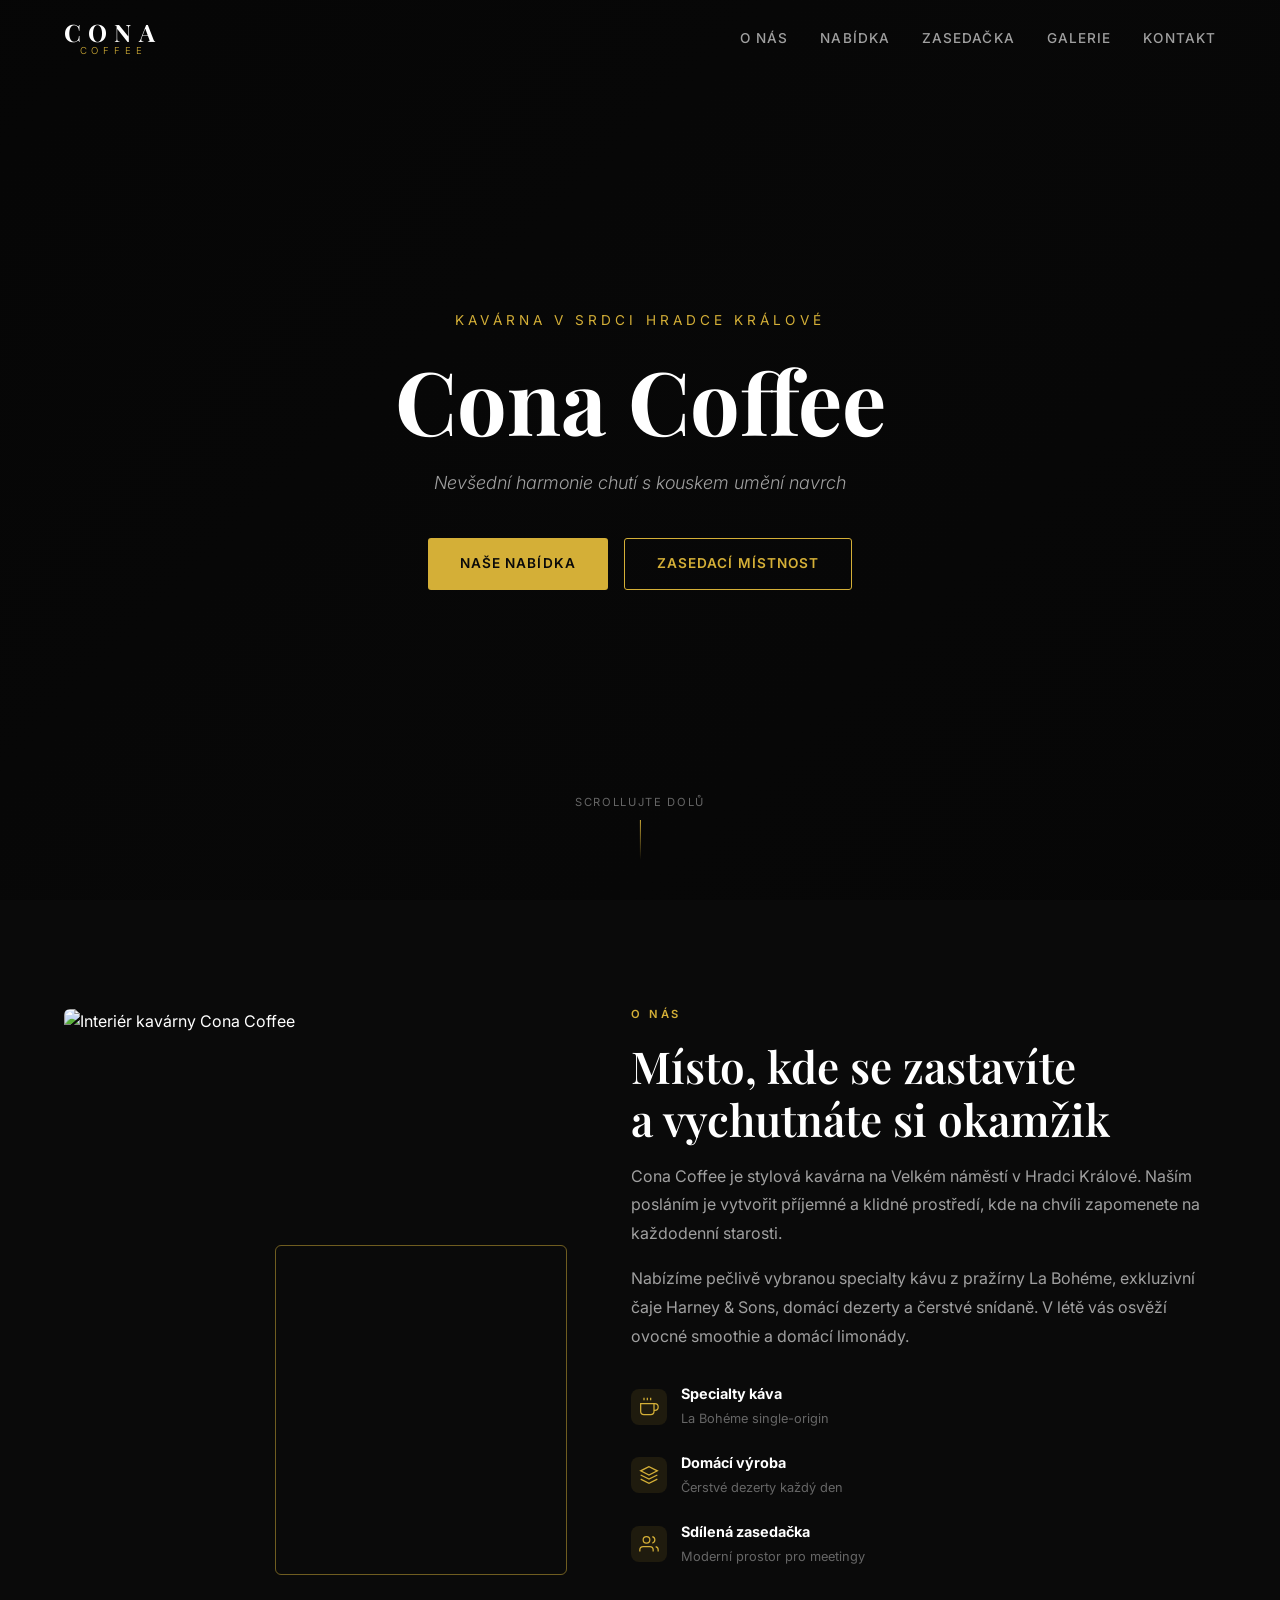
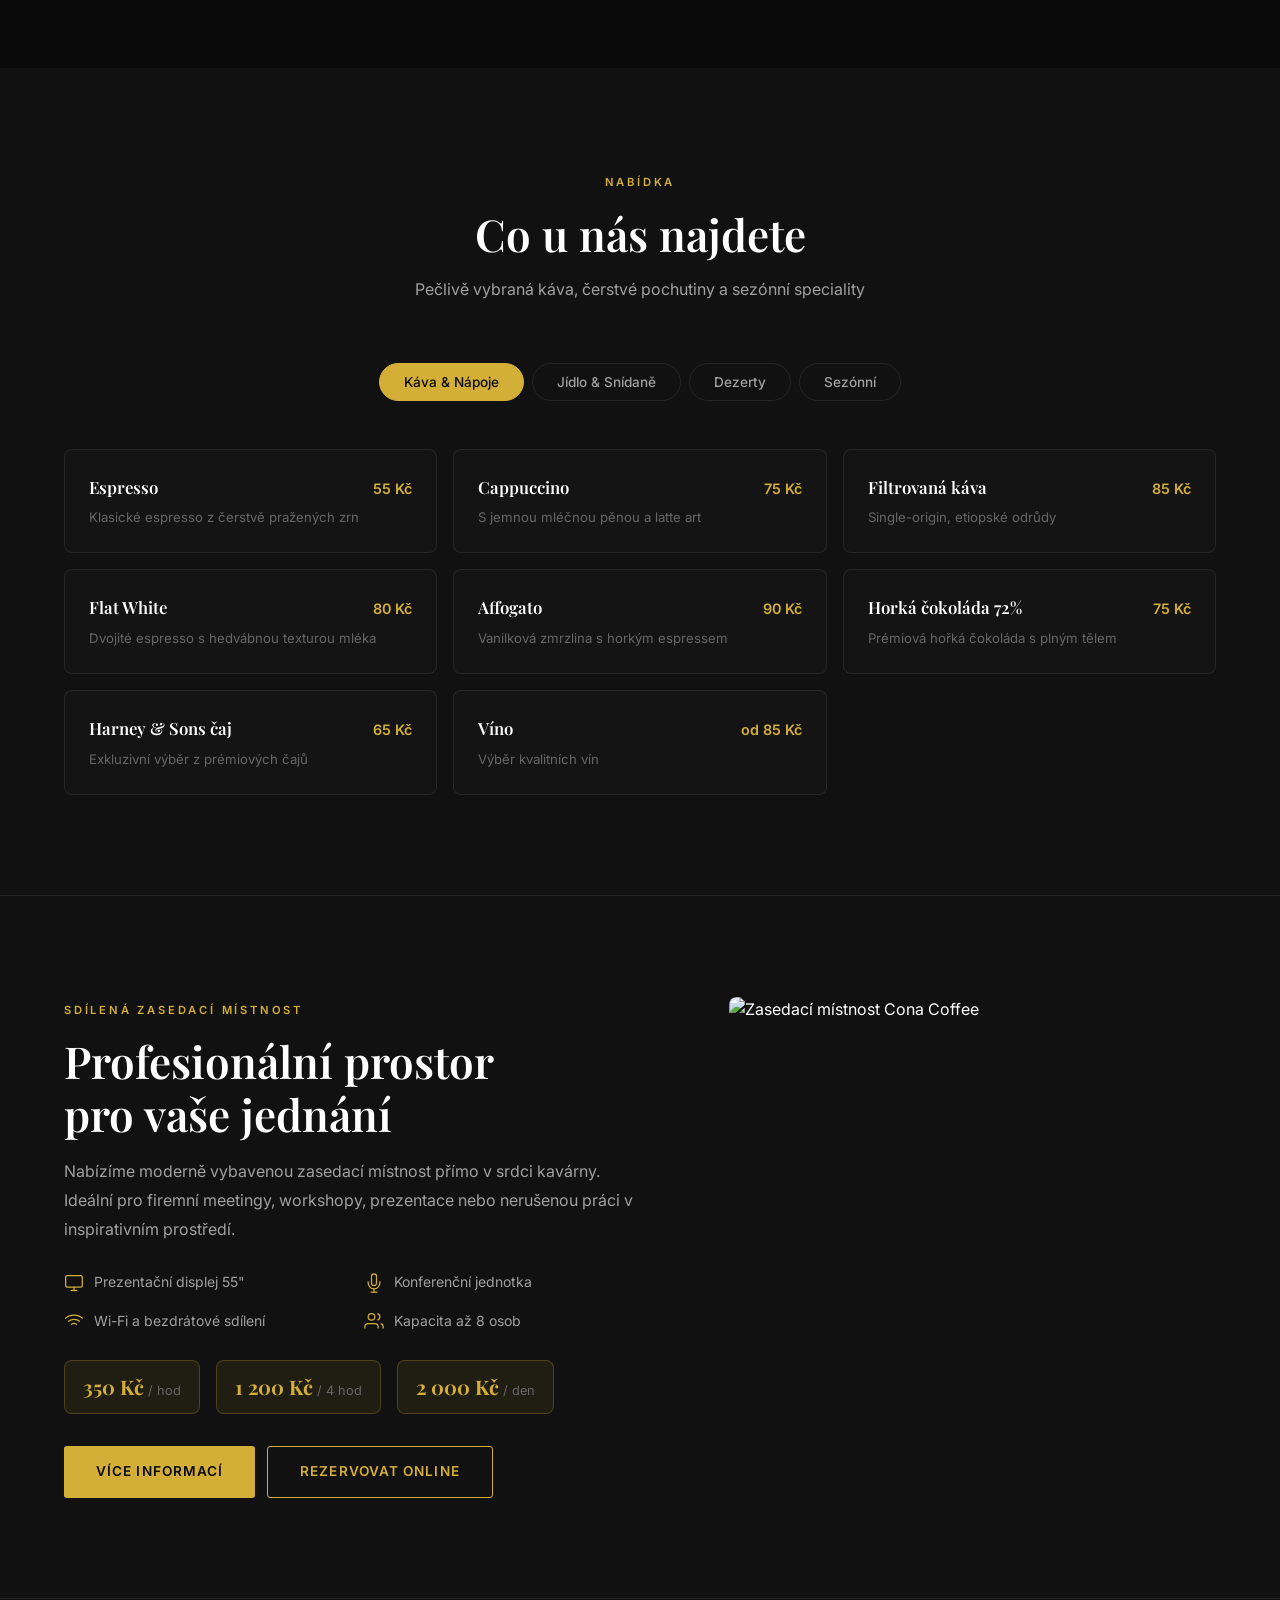
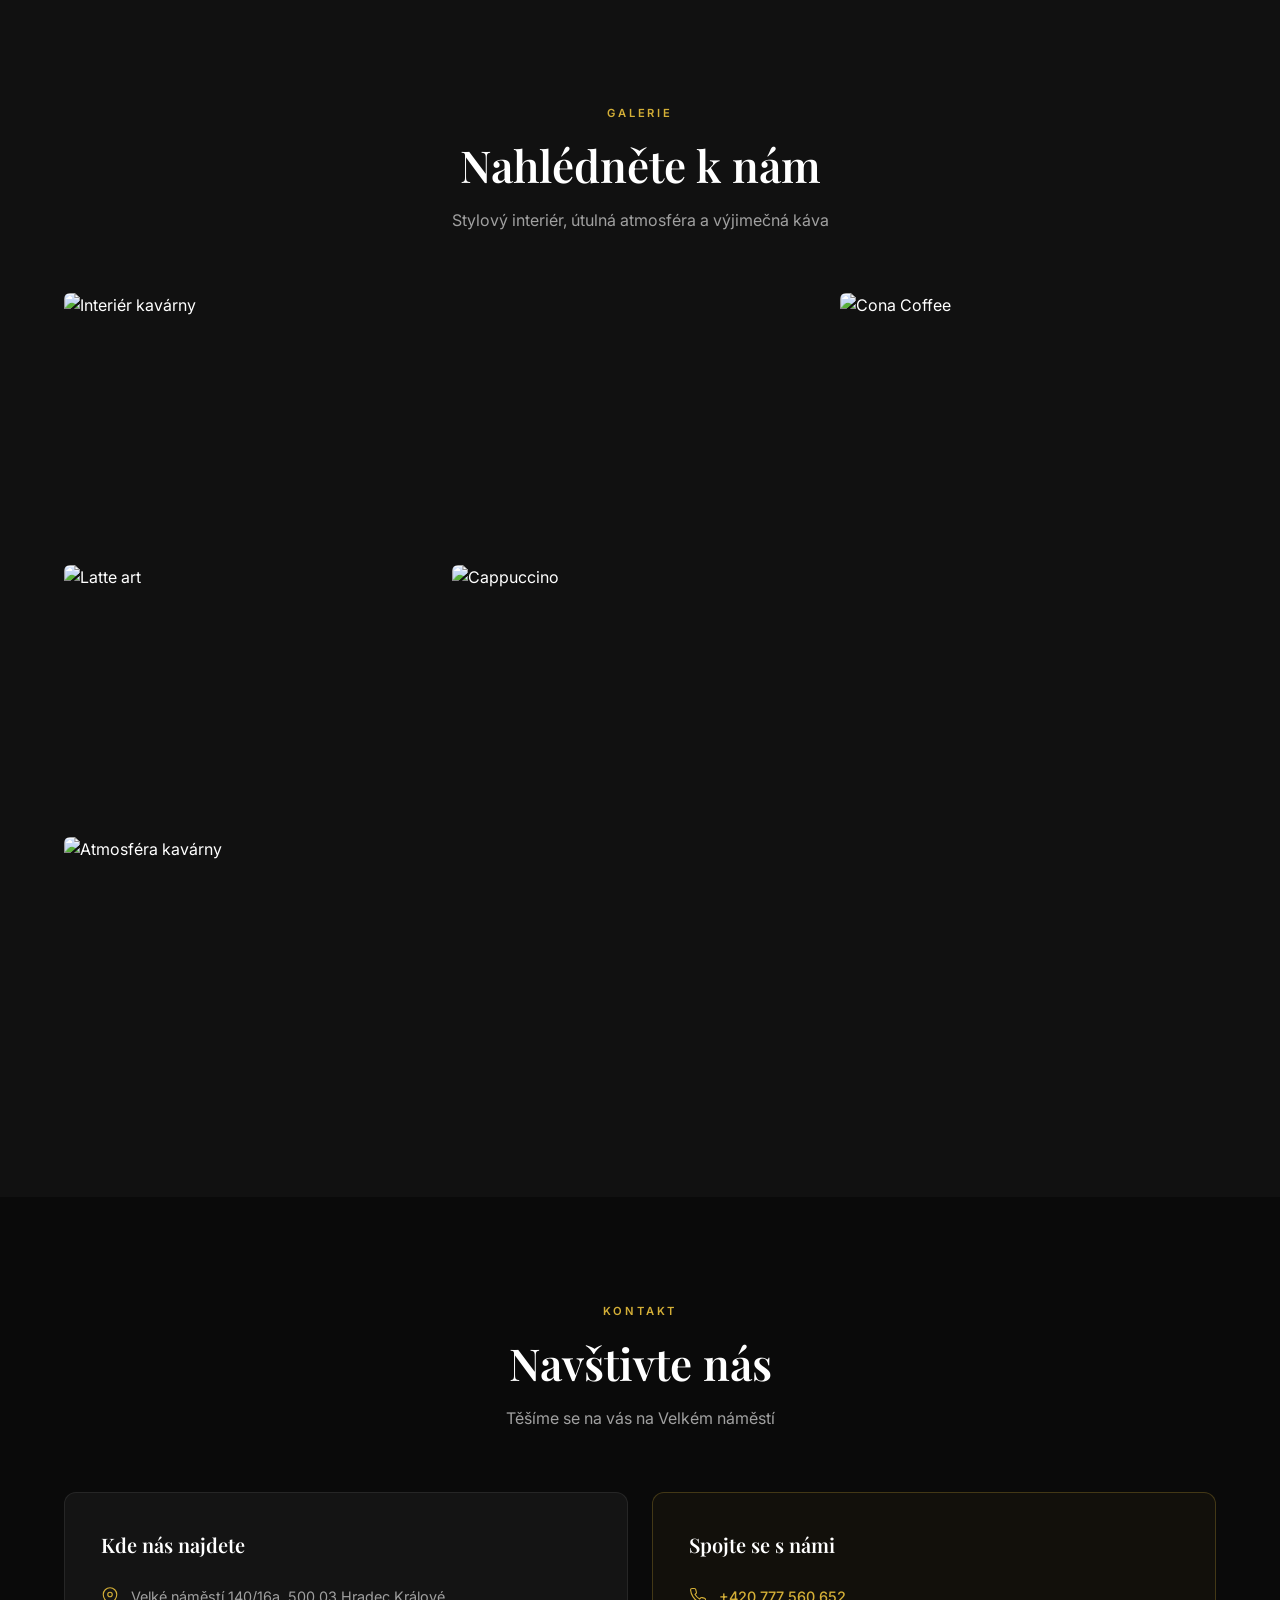
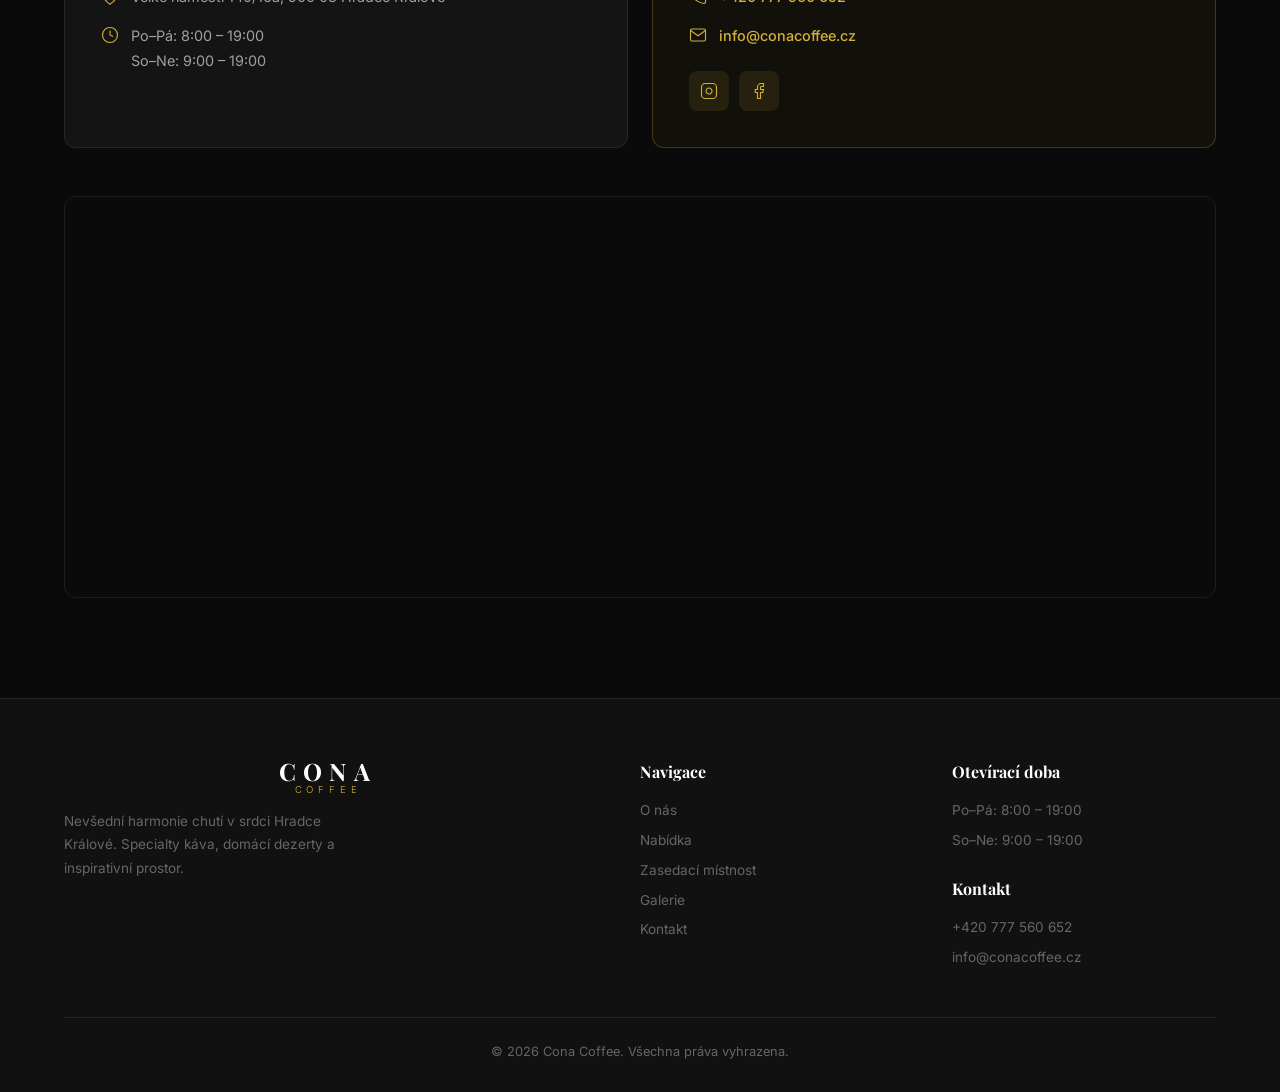
==== index.html @ d260595d "Initial commit: Cona Coffee website Dark luxury theme with gold accents. Two pages: - index.html: la" ====
<!DOCTYPE html>
<html lang="cs">

<head>
    <meta charset="UTF-8">
    <meta name="viewport" content="width=device-width, initial-scale=1.0">
    <title>Cona Coffee | Kavárna v srdci Hradce Králové</title>
    <meta name="description" content="Cona Coffee - výjimečná kavárna v centru Hradce Králové. Specialty káva, domácí dezerty, snídaně a sdílená zasedací místnost.">

    <!-- Open Graph -->
    <meta property="og:title" content="Cona Coffee | Kavárna v srdci Hradce Králové">
    <meta property="og:description" content="Nevšední harmonie chutí s kouskem umění navrch. Specialty káva, domácí dezerty a inspirativní prostor.">
    <meta property="og:type" content="website">
    <meta property="og:url" content="https://www.conacoffee.cz">
    <meta property="og:image" content="https://d48-a.sdn.cz/d_48/c_img_oZ_A/nsLxLojIBfZuBJYWDP9Iyn/f991.jpeg">

    <!-- Favicon -->
    <link rel="icon" href="data:image/svg+xml,<svg xmlns='http://www.w3.org/2000/svg' viewBox='0 0 100 100'><text y='.9em' font-size='90'>☕</text></svg>">

    <link rel="preconnect" href="https://fonts.googleapis.com">
    <link rel="preconnect" href="https://fonts.gstatic.com" crossorigin>
    <link href="https://fonts.googleapis.com/css2?family=Playfair+Display:ital,wght@0,400;0,600;0,700;1,400&family=Inter:wght@300;400;500;600&display=swap" rel="stylesheet">
    <link rel="stylesheet" href="style.css">
</head>

<body>
    <!-- Navigation -->
    <nav class="navbar" id="navbar">
        <a href="#hero" class="logo">
            <span class="logo-main">CONA</span>
            <span class="logo-sub">COFFEE</span>
        </a>
        <button class="nav-toggle" id="navToggle" aria-label="Menu">
            <span></span>
            <span></span>
            <span></span>
        </button>
        <ul class="nav-links" id="navMenu">
            <li><a href="#o-nas" class="nav-link">O nás</a></li>
            <li><a href="#nabidka" class="nav-link">Nabídka</a></li>
            <li><a href="#zasedacka" class="nav-link">Zasedačka</a></li>
            <li><a href="#galerie" class="nav-link">Galerie</a></li>
            <li><a href="#kontakt" class="nav-link">Kontakt</a></li>
        </ul>
    </nav>

    <!-- Hero -->
    <section class="hero" id="hero">
        <div class="hero-overlay"></div>
        <div class="hero-content">
            <p class="hero-label">Kavárna v srdci Hradce Králové</p>
            <h1 class="hero-title">Cona Coffee</h1>
            <p class="hero-desc">Nevšední harmonie chutí s kouskem umění navrch</p>
            <div class="hero-buttons">
                <a href="#nabidka" class="btn btn-primary">Naše nabídka</a>
                <a href="#zasedacka" class="btn btn-outline">Zasedací místnost</a>
            </div>
        </div>
        <div class="hero-scroll">
            <span>Scrollujte dolů</span>
            <div class="scroll-line"></div>
        </div>
    </section>

    <!-- O nás -->
    <section class="section" id="o-nas">
        <div class="container">
            <div class="about-grid">
                <div class="about-image animate-on-scroll">
                    <img src="https://d48-a.sdn.cz/d_48/c_img_oZ_A/nsLxLojIBfZuBJYWDP9Iyn/f991.jpeg" alt="Interiér kavárny Cona Coffee">
                    <div class="about-image-border"></div>
                </div>
                <div class="about-content animate-on-scroll">
                    <span class="section-label">O nás</span>
                    <h2 class="section-title">Místo, kde se zastavíte<br>a vychutnáte si okamžik</h2>
                    <p>Cona Coffee je stylová kavárna na Velkém náměstí v Hradci Králové. Naším posláním je vytvořit příjemné a klidné prostředí, kde na chvíli zapomenete na každodenní starosti.</p>
                    <p>Nabízíme pečlivě vybranou specialty kávu z pražírny La Bohéme, exkluzivní čaje Harney &amp; Sons, domácí dezerty a čerstvé snídaně. V létě vás osvěží ovocné smoothie a domácí limonády.</p>
                    <div class="about-features">
                        <div class="about-feature">
                            <svg viewBox="0 0 24 24" fill="none" stroke="currentColor" stroke-width="1.5"><path d="M18 8h1a4 4 0 0 1 0 8h-1M2 8h16v9a4 4 0 0 1-4 4H6a4 4 0 0 1-4-4V8zM6 1v3M10 1v3M14 1v3"/></svg>
                            <div>
                                <strong>Specialty káva</strong>
                                <span>La Bohéme single-origin</span>
                            </div>
                        </div>
                        <div class="about-feature">
                            <svg viewBox="0 0 24 24" fill="none" stroke="currentColor" stroke-width="1.5"><path d="M12 2L2 7l10 5 10-5-10-5zM2 17l10 5 10-5M2 12l10 5 10-5"/></svg>
                            <div>
                                <strong>Domácí výroba</strong>
                                <span>Čerstvé dezerty každý den</span>
                            </div>
                        </div>
                        <div class="about-feature">
                            <svg viewBox="0 0 24 24" fill="none" stroke="currentColor" stroke-width="1.5"><path d="M17 21v-2a4 4 0 0 0-4-4H5a4 4 0 0 0-4 4v2M9 11a4 4 0 1 0 0-8 4 4 0 0 0 0 8zM23 21v-2a4 4 0 0 0-3-3.87M16 3.13a4 4 0 0 1 0 7.75"/></svg>
                            <div>
                                <strong>Sdílená zasedačka</strong>
                                <span>Moderní prostor pro meetingy</span>
                            </div>
                        </div>
                    </div>
                </div>
            </div>
        </div>
    </section>

    <!-- Nabídka -->
    <section class="section section-alt" id="nabidka">
        <div class="container">
            <div class="section-header animate-on-scroll">
                <span class="section-label">Nabídka</span>
                <h2 class="section-title">Co u nás najdete</h2>
                <p class="section-desc">Pečlivě vybraná káva, čerstvé pochutiny a sezónní speciality</p>
            </div>

            <div class="menu-tabs">
                <button class="menu-tab active" data-tab="kava">Káva & Nápoje</button>
                <button class="menu-tab" data-tab="jidlo">Jídlo & Snídaně</button>
                <button class="menu-tab" data-tab="dezerty">Dezerty</button>
                <button class="menu-tab" data-tab="sezona">Sezónní</button>
            </div>

            <div class="menu-content">
                <div class="menu-panel active" id="tab-kava">
                    <div class="menu-grid">
                        <div class="menu-item">
                            <div class="menu-item-top">
                                <h3>Espresso</h3>
                                <span class="menu-price">55 Kč</span>
                            </div>
                            <p>Klasické espresso z čerstvě pražených zrn</p>
                        </div>
                        <div class="menu-item">
                            <div class="menu-item-top">
                                <h3>Cappuccino</h3>
                                <span class="menu-price">75 Kč</span>
                            </div>
                            <p>S jemnou mléčnou pěnou a latte art</p>
                        </div>
                        <div class="menu-item">
                            <div class="menu-item-top">
                                <h3>Filtrovaná káva</h3>
                                <span class="menu-price">85 Kč</span>
                            </div>
                            <p>Single-origin, etiopské odrůdy</p>
                        </div>
                        <div class="menu-item">
                            <div class="menu-item-top">
                                <h3>Flat White</h3>
                                <span class="menu-price">80 Kč</span>
                            </div>
                            <p>Dvojité espresso s hedvábnou texturou mléka</p>
                        </div>
                        <div class="menu-item">
                            <div class="menu-item-top">
                                <h3>Affogato</h3>
                                <span class="menu-price">90 Kč</span>
                            </div>
                            <p>Vanilková zmrzlina s horkým espressem</p>
                        </div>
                        <div class="menu-item">
                            <div class="menu-item-top">
                                <h3>Horká čokoláda 72%</h3>
                                <span class="menu-price">75 Kč</span>
                            </div>
                            <p>Prémiová hořká čokoláda s plným tělem</p>
                        </div>
                        <div class="menu-item">
                            <div class="menu-item-top">
                                <h3>Harney & Sons čaj</h3>
                                <span class="menu-price">65 Kč</span>
                            </div>
                            <p>Exkluzivní výběr z prémiových čajů</p>
                        </div>
                        <div class="menu-item">
                            <div class="menu-item-top">
                                <h3>Víno</h3>
                                <span class="menu-price">od 85 Kč</span>
                            </div>
                            <p>Výběr kvalitních vín</p>
                        </div>
                    </div>
                </div>

                <div class="menu-panel" id="tab-jidlo">
                    <div class="menu-grid">
                        <div class="menu-item">
                            <div class="menu-item-top">
                                <h3>Snídaňové menu</h3>
                                <span class="menu-price">169 Kč</span>
                            </div>
                            <p>Volba z několika variant + nápoj</p>
                        </div>
                        <div class="menu-item">
                            <div class="menu-item-top">
                                <h3>Bagel</h3>
                                <span class="menu-price">125 Kč</span>
                            </div>
                            <p>Čerstvý bagel s různými náplněmi</p>
                        </div>
                        <div class="menu-item">
                            <div class="menu-item-top">
                                <h3>Panini</h3>
                                <span class="menu-price">135 Kč</span>
                            </div>
                            <p>Teplé italské panini s výběrem sýrů a zeleniny</p>
                        </div>
                        <div class="menu-item">
                            <div class="menu-item-top">
                                <h3>Ciabatta</h3>
                                <span class="menu-price">130 Kč</span>
                            </div>
                            <p>Křupavá ciabatta s prémiovou šunkou</p>
                        </div>
                        <div class="menu-item">
                            <div class="menu-item-top">
                                <h3>Bageta</h3>
                                <span class="menu-price">115 Kč</span>
                            </div>
                            <p>Francouzská bageta s čerstvými ingrediencemi</p>
                        </div>
                    </div>
                </div>

                <div class="menu-panel" id="tab-dezerty">
                    <div class="menu-grid">
                        <div class="menu-item">
                            <div class="menu-item-top">
                                <h3>Cheesecake</h3>
                                <span class="menu-price">95 Kč</span>
                            </div>
                            <p>Nejlepší cheesecake v Hradci Králové</p>
                        </div>
                        <div class="menu-item">
                            <div class="menu-item-top">
                                <h3>Čokoládový dort</h3>
                                <span class="menu-price">95 Kč</span>
                            </div>
                            <p>Domácí čokoládový dort s bohatou chutí</p>
                        </div>
                        <div class="menu-item">
                            <div class="menu-item-top">
                                <h3>Muffiny</h3>
                                <span class="menu-price">65 Kč</span>
                            </div>
                            <p>Čerstvě pečené, různé příchutě</p>
                        </div>
                        <div class="menu-item">
                            <div class="menu-item-top">
                                <h3>Cookies</h3>
                                <span class="menu-price">55 Kč</span>
                            </div>
                            <p>Domácí cookies s čokoládou</p>
                        </div>
                    </div>
                </div>

                <div class="menu-panel" id="tab-sezona">
                    <div class="menu-grid">
                        <div class="menu-item">
                            <span class="menu-badge">Léto</span>
                            <div class="menu-item-top">
                                <h3>Ovocné smoothie</h3>
                                <span class="menu-price">95 Kč</span>
                            </div>
                            <p>Čerstvé ovoce mixované do krémové konzistence</p>
                        </div>
                        <div class="menu-item">
                            <span class="menu-badge">Léto</span>
                            <div class="menu-item-top">
                                <h3>Domácí limonáda</h3>
                                <span class="menu-price">75 Kč</span>
                            </div>
                            <p>Osvěžující limonáda z čerstvých citrusů a bylin</p>
                        </div>
                        <div class="menu-item">
                            <span class="menu-badge">Léto</span>
                            <div class="menu-item-top">
                                <h3>Cold Brew</h3>
                                <span class="menu-price">85 Kč</span>
                            </div>
                            <p>Studená extrakce, jemná a osvěžující</p>
                        </div>
                        <div class="menu-item">
                            <span class="menu-badge winter">Zima</span>
                            <div class="menu-item-top">
                                <h3>Svařené víno</h3>
                                <span class="menu-price">75 Kč</span>
                            </div>
                            <p>S kořením a pomerančem</p>
                        </div>
                        <div class="menu-item">
                            <span class="menu-badge winter">Zima</span>
                            <div class="menu-item-top">
                                <h3>Prémiový zimní čaj</h3>
                                <span class="menu-price">70 Kč</span>
                            </div>
                            <p>Speciální zimní směsi Harney & Sons</p>
                        </div>
                    </div>
                </div>
            </div>
        </div>
    </section>

    <!-- Zasedací místnost -->
    <section class="section section-meeting" id="zasedacka">
        <div class="container">
            <div class="meeting-grid">
                <div class="meeting-content animate-on-scroll">
                    <span class="section-label">Sdílená zasedací místnost</span>
                    <h2 class="section-title">Profesionální prostor<br>pro vaše jednání</h2>
                    <p>Nabízíme moderně vybavenou zasedací místnost přímo v srdci kavárny. Ideální pro firemní meetingy, workshopy, prezentace nebo nerušenou práci v inspirativním prostředí.</p>
                    <div class="meeting-features">
                        <div class="meeting-feature">
                            <svg viewBox="0 0 24 24" fill="none" stroke="currentColor" stroke-width="1.5"><rect x="2" y="3" width="20" height="14" rx="2"/><line x1="8" y1="21" x2="16" y2="21"/><line x1="12" y1="17" x2="12" y2="21"/></svg>
                            <span>Prezentační displej 55"</span>
                        </div>
                        <div class="meeting-feature">
                            <svg viewBox="0 0 24 24" fill="none" stroke="currentColor" stroke-width="1.5"><path d="M12 1a3 3 0 0 0-3 3v8a3 3 0 0 0 6 0V4a3 3 0 0 0-3-3z"/><path d="M19 10v2a7 7 0 0 1-14 0v-2"/><line x1="12" y1="19" x2="12" y2="23"/><line x1="8" y1="23" x2="16" y2="23"/></svg>
                            <span>Konferenční jednotka</span>
                        </div>
                        <div class="meeting-feature">
                            <svg viewBox="0 0 24 24" fill="none" stroke="currentColor" stroke-width="1.5"><path d="M5 12.55a11 11 0 0 1 14.08 0"/><path d="M1.42 9a16 16 0 0 1 21.16 0"/><path d="M8.53 16.11a6 6 0 0 1 6.95 0"/><line x1="12" y1="20" x2="12.01" y2="20"/></svg>
                            <span>Wi-Fi a bezdrátové sdílení</span>
                        </div>
                        <div class="meeting-feature">
                            <svg viewBox="0 0 24 24" fill="none" stroke="currentColor" stroke-width="1.5"><path d="M17 21v-2a4 4 0 0 0-4-4H5a4 4 0 0 0-4 4v2"/><circle cx="9" cy="7" r="4"/><path d="M23 21v-2a4 4 0 0 0-3-3.87"/><path d="M16 3.13a4 4 0 0 1 0 7.75"/></svg>
                            <span>Kapacita až 8 osob</span>
                        </div>
                    </div>
                    <div class="meeting-pricing">
                        <div class="meeting-price-tag">
                            <span class="meeting-price-amount">350 Kč</span>
                            <span class="meeting-price-unit">/ hod</span>
                        </div>
                        <div class="meeting-price-tag">
                            <span class="meeting-price-amount">1 200 Kč</span>
                            <span class="meeting-price-unit">/ 4 hod</span>
                        </div>
                        <div class="meeting-price-tag">
                            <span class="meeting-price-amount">2 000 Kč</span>
                            <span class="meeting-price-unit">/ den</span>
                        </div>
                    </div>
                    <div class="meeting-buttons">
                        <a href="zasedacka.html" class="btn btn-primary">Více informací</a>
                        <a href="https://app.servisflow.cz/booking/connacoffe" target="_blank" rel="noopener" class="btn btn-outline">Rezervovat online</a>
                    </div>
                </div>
                <div class="meeting-image animate-on-scroll">
                    <img src="https://images.unsplash.com/photo-1497366216548-37526070297c?w=600&h=800&fit=crop" alt="Zasedací místnost Cona Coffee">
                </div>
            </div>
        </div>
    </section>

    <!-- Galerie -->
    <section class="section section-alt" id="galerie">
        <div class="container">
            <div class="section-header animate-on-scroll">
                <span class="section-label">Galerie</span>
                <h2 class="section-title">Nahlédněte k nám</h2>
                <p class="section-desc">Stylový interiér, útulná atmosféra a výjimečná káva</p>
            </div>
            <div class="gallery-grid">
                <div class="gallery-item gallery-wide animate-on-scroll">
                    <img src="https://cdn.kudyznudy.cz/files/eb/eb4942fa-9c61-484a-8470-0f13d1084f43.webp" alt="Interiér kavárny" loading="lazy">
                    <div class="gallery-overlay"><span>Interiér</span></div>
                </div>
                <div class="gallery-item animate-on-scroll">
                    <img src="https://cdn.kudyznudy.cz/files/96/96dff62c-2054-4870-8d6f-b65f66707010.webp" alt="Cona Coffee" loading="lazy">
                    <div class="gallery-overlay"><span>Cona Coffee</span></div>
                </div>
                <div class="gallery-item animate-on-scroll">
                    <img src="https://images.unsplash.com/photo-1495474472287-4d71bcdd2085?w=400&h=400&fit=crop" alt="Latte art" loading="lazy">
                    <div class="gallery-overlay"><span>Latte Art</span></div>
                </div>
                <div class="gallery-item animate-on-scroll">
                    <img src="https://images.unsplash.com/photo-1509042239860-f550ce710b93?w=400&h=400&fit=crop" alt="Cappuccino" loading="lazy">
                    <div class="gallery-overlay"><span>Cappuccino</span></div>
                </div>
                <div class="gallery-item gallery-wide animate-on-scroll">
                    <img src="https://images.unsplash.com/photo-1559925393-8be0ec4767c8?w=800&h=400&fit=crop" alt="Atmosféra kavárny" loading="lazy">
                    <div class="gallery-overlay"><span>Atmosféra</span></div>
                </div>
            </div>
        </div>
    </section>

    <!-- Kontakt -->
    <section class="section" id="kontakt">
        <div class="container">
            <div class="section-header animate-on-scroll">
                <span class="section-label">Kontakt</span>
                <h2 class="section-title">Navštivte nás</h2>
                <p class="section-desc">Těšíme se na vás na Velkém náměstí</p>
            </div>

            <div class="contact-grid">
                <div class="contact-card animate-on-scroll">
                    <h3>Kde nás najdete</h3>
                    <div class="contact-info">
                        <div class="contact-row">
                            <svg viewBox="0 0 24 24" fill="none" stroke="currentColor" stroke-width="1.5"><path d="M21 10c0 7-9 13-9 13s-9-6-9-13a9 9 0 0 1 18 0z"/><circle cx="12" cy="10" r="3"/></svg>
                            <span>Velké náměstí 140/16a, 500 03 Hradec Králové</span>
                        </div>
                        <div class="contact-row">
                            <svg viewBox="0 0 24 24" fill="none" stroke="currentColor" stroke-width="1.5"><circle cx="12" cy="12" r="10"/><polyline points="12 6 12 12 16 14"/></svg>
                            <div class="hours">
                                <span>Po–Pá: 8:00 – 19:00</span>
                                <span>So–Ne: 9:00 – 19:00</span>
                            </div>
                        </div>
                    </div>
                </div>

                <div class="contact-card contact-card-accent animate-on-scroll">
                    <h3>Spojte se s námi</h3>
                    <div class="contact-info">
                        <div class="contact-row">
                            <svg viewBox="0 0 24 24" fill="none" stroke="currentColor" stroke-width="1.5"><path d="M22 16.92v3a2 2 0 0 1-2.18 2 19.79 19.79 0 0 1-8.63-3.07 19.5 19.5 0 0 1-6-6 19.79 19.79 0 0 1-3.07-8.67A2 2 0 0 1 4.11 2h3a2 2 0 0 1 2 1.72 12.84 12.84 0 0 0 .7 2.81 2 2 0 0 1-.45 2.11L8.09 9.91a16 16 0 0 0 6 6l1.27-1.27a2 2 0 0 1 2.11-.45 12.84 12.84 0 0 0 2.81.7A2 2 0 0 1 22 16.92z"/></svg>
                            <a href="tel:+420777560652">+420 777 560 652</a>
                        </div>
                        <div class="contact-row">
                            <svg viewBox="0 0 24 24" fill="none" stroke="currentColor" stroke-width="1.5"><path d="M4 4h16c1.1 0 2 .9 2 2v12c0 1.1-.9 2-2 2H4c-1.1 0-2-.9-2-2V6c0-1.1.9-2 2-2z"/><polyline points="22,6 12,13 2,6"/></svg>
                            <a href="mailto:info@conacoffee.cz">info@conacoffee.cz</a>
                        </div>
                        <div class="contact-socials">
                            <a href="https://www.instagram.com/conacoffeehk/" target="_blank" rel="noopener" aria-label="Instagram">
                                <svg viewBox="0 0 24 24" fill="none" stroke="currentColor" stroke-width="1.5"><rect x="2" y="2" width="20" height="20" rx="5"/><path d="M16 11.37A4 4 0 1 1 12.63 8 4 4 0 0 1 16 11.37z"/><line x1="17.5" y1="6.5" x2="17.51" y2="6.5"/></svg>
                            </a>
                            <a href="https://cs-cz.facebook.com/conacoffeehk/" target="_blank" rel="noopener" aria-label="Facebook">
                                <svg viewBox="0 0 24 24" fill="none" stroke="currentColor" stroke-width="1.5"><path d="M18 2h-3a5 5 0 0 0-5 5v3H7v4h3v8h4v-8h3l1-4h-4V7a1 1 0 0 1 1-1h3z"/></svg>
                            </a>
                        </div>
                    </div>
                </div>
            </div>

            <div class="map-container animate-on-scroll">
                <iframe
                    src="https://www.google.com/maps/embed?pb=!1m18!1m12!1m3!1d2551.3!2d15.8327!3d50.2099!2m3!1f0!2f0!3f0!3m2!1i1024!2i768!4f13.1!3m3!1m2!1s0x470c2bde92e472d5%3A0x798904ac7b7dddab!2sCona%20coffee!5e0!3m2!1scs!2scz!4v1"
                    width="100%" height="400" style="border:0;" allowfullscreen="" loading="lazy"
                    referrerpolicy="no-referrer-when-downgrade" title="Mapa - Cona Coffee"></iframe>
            </div>
        </div>
    </section>

    <!-- Footer -->
    <footer class="footer">
        <div class="container">
            <div class="footer-grid">
                <div class="footer-brand">
                    <div class="logo">
                        <span class="logo-main">CONA</span>
                        <span class="logo-sub">COFFEE</span>
                    </div>
                    <p>Nevšední harmonie chutí v srdci Hradce Králové. Specialty káva, domácí dezerty a inspirativní prostor.</p>
                </div>
                <div class="footer-col">
                    <h4>Navigace</h4>
                    <ul>
                        <li><a href="#o-nas">O nás</a></li>
                        <li><a href="#nabidka">Nabídka</a></li>
                        <li><a href="zasedacka.html">Zasedací místnost</a></li>
                        <li><a href="#galerie">Galerie</a></li>
                        <li><a href="#kontakt">Kontakt</a></li>
                    </ul>
                </div>
                <div class="footer-col">
                    <h4>Otevírací doba</h4>
                    <ul>
                        <li>Po–Pá: 8:00 – 19:00</li>
                        <li>So–Ne: 9:00 – 19:00</li>
                    </ul>
                    <h4 style="margin-top: 24px;">Kontakt</h4>
                    <ul>
                        <li>+420 777 560 652</li>
                        <li>info@conacoffee.cz</li>
                    </ul>
                </div>
            </div>
            <div class="footer-bottom">
                <p>&copy; 2026 Cona Coffee. Všechna práva vyhrazena.</p>
            </div>
        </div>
    </footer>

    <script src="script.js"></script>
</body>

</html>
---- style.css ----
/* ========================================
   CONA COFFEE - Dark Luxury Theme
   ======================================== */

:root {
    --primary: #d4af37;
    --primary-dark: #b5952f;
    --primary-light: #e0c35a;
    --bg: #0a0a0a;
    --bg-alt: #111111;
    --bg-card: #141414;
    --bg-card-hover: #1a1a1a;
    --text: #ffffff;
    --text-muted: #a0a0a0;
    --text-dim: #666666;
    --border: rgba(255, 255, 255, 0.08);
    --border-accent: rgba(212, 175, 55, 0.25);
    --font-heading: 'Playfair Display', Georgia, serif;
    --font-body: 'Inter', -apple-system, BlinkMacSystemFont, sans-serif;
    --transition: 0.3s cubic-bezier(0.4, 0, 0.2, 1);
    --transition-slow: 0.6s cubic-bezier(0.4, 0, 0.2, 1);
    --container: 1200px;
}

/* Reset */
*, *::before, *::after {
    margin: 0;
    padding: 0;
    box-sizing: border-box;
}

html {
    scroll-behavior: smooth;
    font-size: 16px;
}

body {
    font-family: var(--font-body);
    color: var(--text);
    background: var(--bg);
    line-height: 1.6;
    overflow-x: hidden;
    -webkit-font-smoothing: antialiased;
}

img {
    max-width: 100%;
    height: auto;
    display: block;
}

a {
    color: inherit;
    text-decoration: none;
    transition: color var(--transition);
}

ul { list-style: none; }

.container {
    max-width: var(--container);
    margin: 0 auto;
    padding: 0 24px;
}

/* ========================================
   NAVIGATION
   ======================================== */
.navbar {
    position: fixed;
    top: 0;
    left: 0;
    width: 100%;
    z-index: 1000;
    padding: 20px 5%;
    display: flex;
    align-items: center;
    justify-content: space-between;
    transition: all var(--transition);
}

.navbar.scrolled {
    background: rgba(10, 10, 10, 0.95);
    backdrop-filter: blur(20px);
    padding: 14px 5%;
    border-bottom: 1px solid var(--border-accent);
}

.logo {
    display: flex;
    flex-direction: column;
    align-items: center;
    line-height: 1;
    gap: 2px;
}

.logo-main {
    font-family: var(--font-heading);
    font-size: 1.5rem;
    font-weight: 700;
    letter-spacing: 0.3em;
    color: var(--text);
}

.logo-sub {
    font-family: var(--font-body);
    font-size: 0.6rem;
    font-weight: 300;
    letter-spacing: 0.5em;
    color: var(--primary);
    text-transform: uppercase;
}

.nav-links {
    display: flex;
    gap: 32px;
}

.nav-link {
    font-size: 0.85rem;
    font-weight: 500;
    letter-spacing: 0.08em;
    text-transform: uppercase;
    color: var(--text-muted);
    position: relative;
    padding: 4px 0;
}

.nav-link::after {
    content: '';
    position: absolute;
    bottom: 0;
    left: 0;
    width: 0;
    height: 1.5px;
    background: var(--primary);
    transition: width var(--transition);
}

.nav-link:hover,
.nav-link.active {
    color: var(--text);
}

.nav-link:hover::after,
.nav-link.active::after {
    width: 100%;
}

.nav-toggle {
    display: none;
    flex-direction: column;
    gap: 5px;
    background: none;
    border: none;
    cursor: pointer;
    padding: 4px;
    z-index: 1001;
}

.nav-toggle span {
    width: 24px;
    height: 2px;
    background: var(--text);
    transition: all var(--transition);
}

.nav-toggle.active span:nth-child(1) {
    transform: rotate(45deg) translate(5px, 5px);
}

.nav-toggle.active span:nth-child(2) {
    opacity: 0;
}

.nav-toggle.active span:nth-child(3) {
    transform: rotate(-45deg) translate(5px, -5px);
}

/* ========================================
   HERO
   ======================================== */
.hero {
    position: relative;
    height: 100vh;
    min-height: 700px;
    display: flex;
    align-items: center;
    justify-content: center;
    text-align: center;
    background: url('https://images.unsplash.com/photo-1447933601403-0c6688de566e?w=1920&h=1080&fit=crop') center/cover no-repeat;
}

.hero-overlay {
    position: absolute;
    inset: 0;
    background: linear-gradient(
        135deg,
        rgba(5, 5, 5, 0.85) 0%,
        rgba(5, 5, 5, 0.5) 50%,
        rgba(5, 5, 5, 0.75) 100%
    );
}

.hero-content {
    position: relative;
    z-index: 1;
    max-width: 700px;
    padding: 0 24px;
}

.hero-label {
    font-size: 0.85rem;
    font-weight: 400;
    letter-spacing: 0.3em;
    text-transform: uppercase;
    color: var(--primary);
    margin-bottom: 20px;
    opacity: 0;
    transform: translateY(20px);
    animation: fadeUp 0.8s 0.3s forwards;
}

.hero-title {
    font-family: var(--font-heading);
    font-size: clamp(3rem, 8vw, 5.5rem);
    font-weight: 700;
    color: var(--text);
    line-height: 1.1;
    margin-bottom: 20px;
    opacity: 0;
    transform: translateY(20px);
    animation: fadeUp 0.8s 0.5s forwards;
}

.hero-desc {
    font-size: 1.125rem;
    font-weight: 300;
    color: var(--text-muted);
    margin-bottom: 40px;
    font-style: italic;
    opacity: 0;
    transform: translateY(20px);
    animation: fadeUp 0.8s 0.7s forwards;
}

.hero-buttons {
    display: flex;
    gap: 16px;
    justify-content: center;
    flex-wrap: wrap;
    opacity: 0;
    transform: translateY(20px);
    animation: fadeUp 0.8s 0.9s forwards;
}

.hero-scroll {
    position: absolute;
    bottom: 40px;
    left: 50%;
    transform: translateX(-50%);
    z-index: 1;
    display: flex;
    flex-direction: column;
    align-items: center;
    gap: 8px;
    color: var(--text-dim);
    font-size: 0.7rem;
    letter-spacing: 0.15em;
    text-transform: uppercase;
}

.scroll-line {
    width: 1px;
    height: 40px;
    background: linear-gradient(to bottom, var(--primary), transparent);
    animation: scrollPulse 2s infinite;
}

@keyframes fadeUp {
    to { opacity: 1; transform: translateY(0); }
}

@keyframes scrollPulse {
    0%, 100% { opacity: 0.3; }
    50% { opacity: 1; }
}

/* ========================================
   BUTTONS
   ======================================== */
.btn {
    display: inline-flex;
    align-items: center;
    justify-content: center;
    padding: 14px 32px;
    font-family: var(--font-body);
    font-size: 0.85rem;
    font-weight: 600;
    letter-spacing: 0.08em;
    text-transform: uppercase;
    border-radius: 3px;
    cursor: pointer;
    transition: all var(--transition);
    border: none;
}

.btn-primary {
    background: var(--primary);
    color: var(--bg);
}

.btn-primary:hover {
    background: var(--primary-dark);
    transform: translateY(-2px);
    box-shadow: 0 8px 24px rgba(212, 175, 55, 0.25);
}

.btn-outline {
    background: transparent;
    color: var(--primary);
    border: 1.5px solid var(--primary);
}

.btn-outline:hover {
    background: var(--primary);
    color: var(--bg);
    transform: translateY(-2px);
}

/* ========================================
   SECTIONS
   ======================================== */
.section {
    padding: 100px 0;
}

.section-alt {
    background: var(--bg-alt);
}

.section-label {
    display: inline-block;
    font-size: 0.7rem;
    font-weight: 600;
    letter-spacing: 0.25em;
    text-transform: uppercase;
    color: var(--primary);
    margin-bottom: 16px;
}

.section-title {
    font-family: var(--font-heading);
    font-size: clamp(2rem, 4vw, 2.75rem);
    font-weight: 600;
    color: var(--text);
    line-height: 1.2;
    margin-bottom: 16px;
}

.section-desc {
    font-size: 1rem;
    color: var(--text-muted);
    max-width: 500px;
}

.section-header {
    text-align: center;
    margin-bottom: 60px;
}

.section-header .section-desc {
    margin: 0 auto;
}

/* ========================================
   ABOUT
   ======================================== */
.about-grid {
    display: grid;
    grid-template-columns: 1fr 1.2fr;
    gap: 80px;
    align-items: center;
}

.about-image {
    position: relative;
}

.about-image img {
    border-radius: 6px;
    width: 100%;
    height: 550px;
    object-fit: cover;
}

.about-image-border {
    position: absolute;
    bottom: -16px;
    right: -16px;
    width: 60%;
    height: 60%;
    border: 1.5px solid var(--primary);
    border-radius: 6px;
    z-index: -1;
    opacity: 0.5;
}

.about-content p {
    font-size: 1rem;
    color: var(--text-muted);
    line-height: 1.8;
    margin-bottom: 16px;
}

.about-features {
    display: flex;
    flex-direction: column;
    gap: 20px;
    margin-top: 32px;
}

.about-feature {
    display: flex;
    gap: 14px;
    align-items: center;
}

.about-feature svg {
    width: 36px;
    height: 36px;
    flex-shrink: 0;
    padding: 8px;
    background: rgba(212, 175, 55, 0.1);
    border-radius: 8px;
    color: var(--primary);
}

.about-feature strong {
    display: block;
    font-size: 0.9rem;
    color: var(--text);
}

.about-feature span {
    font-size: 0.8rem;
    color: var(--text-dim);
}

/* ========================================
   MENU
   ======================================== */
.menu-tabs {
    display: flex;
    justify-content: center;
    gap: 8px;
    margin-bottom: 48px;
    flex-wrap: wrap;
}

.menu-tab {
    padding: 10px 24px;
    font-family: var(--font-body);
    font-size: 0.85rem;
    font-weight: 500;
    color: var(--text-muted);
    background: transparent;
    border: 1.5px solid var(--border);
    border-radius: 100px;
    cursor: pointer;
    transition: all var(--transition);
}

.menu-tab:hover {
    border-color: var(--primary);
    color: var(--primary);
}

.menu-tab.active {
    background: var(--primary);
    color: var(--bg);
    border-color: var(--primary);
}

.menu-panel {
    display: none;
}

.menu-panel.active {
    display: block;
    animation: fadeIn 0.4s ease;
}

@keyframes fadeIn {
    from { opacity: 0; transform: translateY(10px); }
    to { opacity: 1; transform: translateY(0); }
}

.menu-grid {
    display: grid;
    grid-template-columns: repeat(auto-fill, minmax(280px, 1fr));
    gap: 16px;
}

.menu-item {
    background: var(--bg-card);
    padding: 24px;
    border-radius: 8px;
    border: 1px solid var(--border);
    transition: all var(--transition);
}

.menu-item:hover {
    background: var(--bg-card-hover);
    border-color: var(--border-accent);
    transform: translateY(-3px);
}

.menu-item-top {
    display: flex;
    justify-content: space-between;
    align-items: baseline;
    margin-bottom: 8px;
}

.menu-item h3 {
    font-family: var(--font-heading);
    font-size: 1.05rem;
    font-weight: 600;
    color: var(--text);
}

.menu-price {
    font-weight: 600;
    color: var(--primary);
    font-size: 0.9rem;
    white-space: nowrap;
    margin-left: 12px;
}

.menu-item p {
    font-size: 0.825rem;
    color: var(--text-dim);
    line-height: 1.5;
}

.menu-badge {
    display: inline-block;
    padding: 3px 10px;
    font-size: 0.65rem;
    font-weight: 600;
    letter-spacing: 0.05em;
    text-transform: uppercase;
    background: rgba(46, 125, 50, 0.15);
    color: #66bb6a;
    border-radius: 100px;
    margin-bottom: 10px;
}

.menu-badge.winter {
    background: rgba(21, 101, 192, 0.15);
    color: #64b5f6;
}

/* ========================================
   MEETING ROOM
   ======================================== */
.section-meeting {
    background: var(--bg-alt);
    border-top: 1px solid var(--border);
    border-bottom: 1px solid var(--border);
}

.meeting-grid {
    display: grid;
    grid-template-columns: 1.2fr 1fr;
    gap: 80px;
    align-items: center;
}

.meeting-content p {
    font-size: 1rem;
    color: var(--text-muted);
    line-height: 1.8;
    margin-bottom: 28px;
}

.meeting-features {
    display: grid;
    grid-template-columns: 1fr 1fr;
    gap: 16px;
    margin-bottom: 28px;
}

.meeting-feature {
    display: flex;
    gap: 10px;
    align-items: center;
    font-size: 0.875rem;
    color: var(--text-muted);
}

.meeting-feature svg {
    width: 20px;
    height: 20px;
    flex-shrink: 0;
    color: var(--primary);
}

.meeting-pricing {
    display: flex;
    gap: 16px;
    margin-bottom: 32px;
    flex-wrap: wrap;
}

.meeting-price-tag {
    display: flex;
    align-items: baseline;
    gap: 4px;
    padding: 10px 18px;
    background: rgba(212, 175, 55, 0.08);
    border: 1px solid var(--border-accent);
    border-radius: 8px;
}

.meeting-price-amount {
    font-family: var(--font-heading);
    font-size: 1.25rem;
    font-weight: 700;
    color: var(--primary);
}

.meeting-price-unit {
    font-size: 0.8rem;
    color: var(--text-dim);
}

.meeting-buttons {
    display: flex;
    gap: 12px;
    flex-wrap: wrap;
}

.meeting-image {
    position: relative;
}

.meeting-image img {
    border-radius: 8px;
    width: 100%;
    height: 500px;
    object-fit: cover;
}

/* ========================================
   GALLERY
   ======================================== */
.gallery-grid {
    display: grid;
    grid-template-columns: repeat(3, 1fr);
    grid-auto-rows: 260px;
    gap: 12px;
}

.gallery-item {
    position: relative;
    border-radius: 6px;
    overflow: hidden;
    cursor: pointer;
}

.gallery-wide {
    grid-column: span 2;
}

.gallery-item img {
    width: 100%;
    height: 100%;
    object-fit: cover;
    transition: transform var(--transition-slow);
}

.gallery-item:hover img {
    transform: scale(1.06);
}

.gallery-overlay {
    position: absolute;
    inset: 0;
    background: linear-gradient(to top, rgba(0, 0, 0, 0.7), transparent 50%);
    display: flex;
    align-items: flex-end;
    padding: 20px;
    opacity: 0;
    transition: opacity var(--transition);
}

.gallery-item:hover .gallery-overlay {
    opacity: 1;
}

.gallery-overlay span {
    color: var(--text);
    font-size: 0.85rem;
    font-weight: 500;
    letter-spacing: 0.05em;
}

/* ========================================
   CONTACT
   ======================================== */
.contact-grid {
    display: grid;
    grid-template-columns: 1fr 1fr;
    gap: 24px;
    margin-bottom: 48px;
}

.contact-card {
    background: var(--bg-card);
    padding: 36px;
    border-radius: 12px;
    border: 1px solid var(--border);
}

.contact-card h3 {
    font-family: var(--font-heading);
    font-size: 1.25rem;
    font-weight: 600;
    margin-bottom: 24px;
    color: var(--text);
}

.contact-card-accent {
    border-color: var(--border-accent);
    background: rgba(212, 175, 55, 0.04);
}

.contact-info {
    display: flex;
    flex-direction: column;
    gap: 16px;
}

.contact-row {
    display: flex;
    gap: 12px;
    align-items: flex-start;
    font-size: 0.9rem;
    color: var(--text-muted);
}

.contact-row svg {
    width: 18px;
    height: 18px;
    flex-shrink: 0;
    color: var(--primary);
    margin-top: 2px;
}

.contact-row a {
    color: var(--primary);
    font-weight: 500;
}

.contact-row a:hover {
    color: var(--primary-light);
}

.hours {
    display: flex;
    flex-direction: column;
    gap: 2px;
}

.contact-socials {
    display: flex;
    gap: 10px;
    margin-top: 8px;
}

.contact-socials a {
    width: 40px;
    height: 40px;
    display: flex;
    align-items: center;
    justify-content: center;
    background: rgba(212, 175, 55, 0.1);
    border-radius: 8px;
    transition: all var(--transition);
}

.contact-socials a:hover {
    background: var(--primary);
    transform: translateY(-2px);
}

.contact-socials svg {
    width: 18px;
    height: 18px;
    color: var(--primary);
}

.contact-socials a:hover svg {
    color: var(--bg);
}

.map-container {
    border-radius: 12px;
    overflow: hidden;
    border: 1px solid var(--border);
}

.map-container iframe {
    display: block;
    filter: grayscale(0.8) invert(0.92) contrast(0.85);
}

/* ========================================
   FOOTER
   ======================================== */
.footer {
    background: var(--bg-alt);
    color: var(--text-muted);
    padding: 60px 0 30px;
    border-top: 1px solid var(--border);
}

.footer-grid {
    display: grid;
    grid-template-columns: 2fr 1fr 1fr;
    gap: 48px;
    margin-bottom: 40px;
}

.footer-brand p {
    margin-top: 16px;
    font-size: 0.85rem;
    line-height: 1.7;
    max-width: 300px;
    color: var(--text-dim);
}

.footer-col h4 {
    font-family: var(--font-heading);
    color: var(--text);
    font-size: 1rem;
    margin-bottom: 16px;
}

.footer-col li {
    margin-bottom: 8px;
    font-size: 0.85rem;
    color: var(--text-dim);
}

.footer-col a:hover {
    color: var(--primary);
}

.footer-bottom {
    border-top: 1px solid var(--border);
    padding-top: 24px;
    text-align: center;
    font-size: 0.8rem;
    color: var(--text-dim);
}

/* ========================================
   ANIMATIONS
   ======================================== */
.animate-on-scroll {
    opacity: 0;
    transform: translateY(30px);
    transition: opacity 0.7s ease, transform 0.7s ease;
}

.animate-on-scroll.is-visible {
    opacity: 1;
    transform: translateY(0);
}

/* ========================================
   RESPONSIVE
   ======================================== */
@media (max-width: 1024px) {
    .about-grid {
        grid-template-columns: 1fr;
        gap: 48px;
    }

    .about-image img {
        height: 400px;
    }

    .about-image-border {
        display: none;
    }

    .meeting-grid {
        grid-template-columns: 1fr;
        gap: 48px;
    }

    .meeting-image {
        order: -1;
    }

    .gallery-grid {
        grid-template-columns: repeat(2, 1fr);
        grid-auto-rows: 220px;
    }

    .contact-grid {
        grid-template-columns: 1fr;
    }

    .footer-grid {
        grid-template-columns: 1fr 1fr;
        gap: 32px;
    }

    .footer-brand {
        grid-column: span 2;
    }
}

@media (max-width: 768px) {
    .section {
        padding: 60px 0;
    }

    .nav-links {
        position: fixed;
        top: 0;
        right: -100%;
        width: 280px;
        height: 100vh;
        background: var(--bg);
        flex-direction: column;
        padding: 100px 40px 40px;
        gap: 24px;
        transition: right var(--transition);
        border-left: 1px solid var(--border-accent);
    }

    .nav-links.open {
        right: 0;
    }

    .nav-toggle {
        display: flex;
    }

    .hero {
        min-height: 600px;
    }

    .hero-buttons {
        flex-direction: column;
        align-items: center;
    }

    .btn {
        width: 100%;
        max-width: 280px;
    }

    .menu-grid {
        grid-template-columns: 1fr;
    }

    .meeting-features {
        grid-template-columns: 1fr;
    }

    .meeting-pricing {
        flex-direction: column;
    }

    .meeting-buttons {
        flex-direction: column;
    }

    .gallery-grid {
        grid-template-columns: 1fr;
        grid-auto-rows: 200px;
    }

    .gallery-wide {
        grid-column: span 1;
    }

    .footer-grid {
        grid-template-columns: 1fr;
    }

    .footer-brand {
        grid-column: span 1;
    }

    .hero-scroll {
        display: none;
    }
}

@media (max-width: 480px) {
    .menu-tabs {
        gap: 6px;
    }

    .menu-tab {
        padding: 8px 14px;
        font-size: 0.75rem;
    }

    .hero-title {
        font-size: 2.5rem;
    }
}
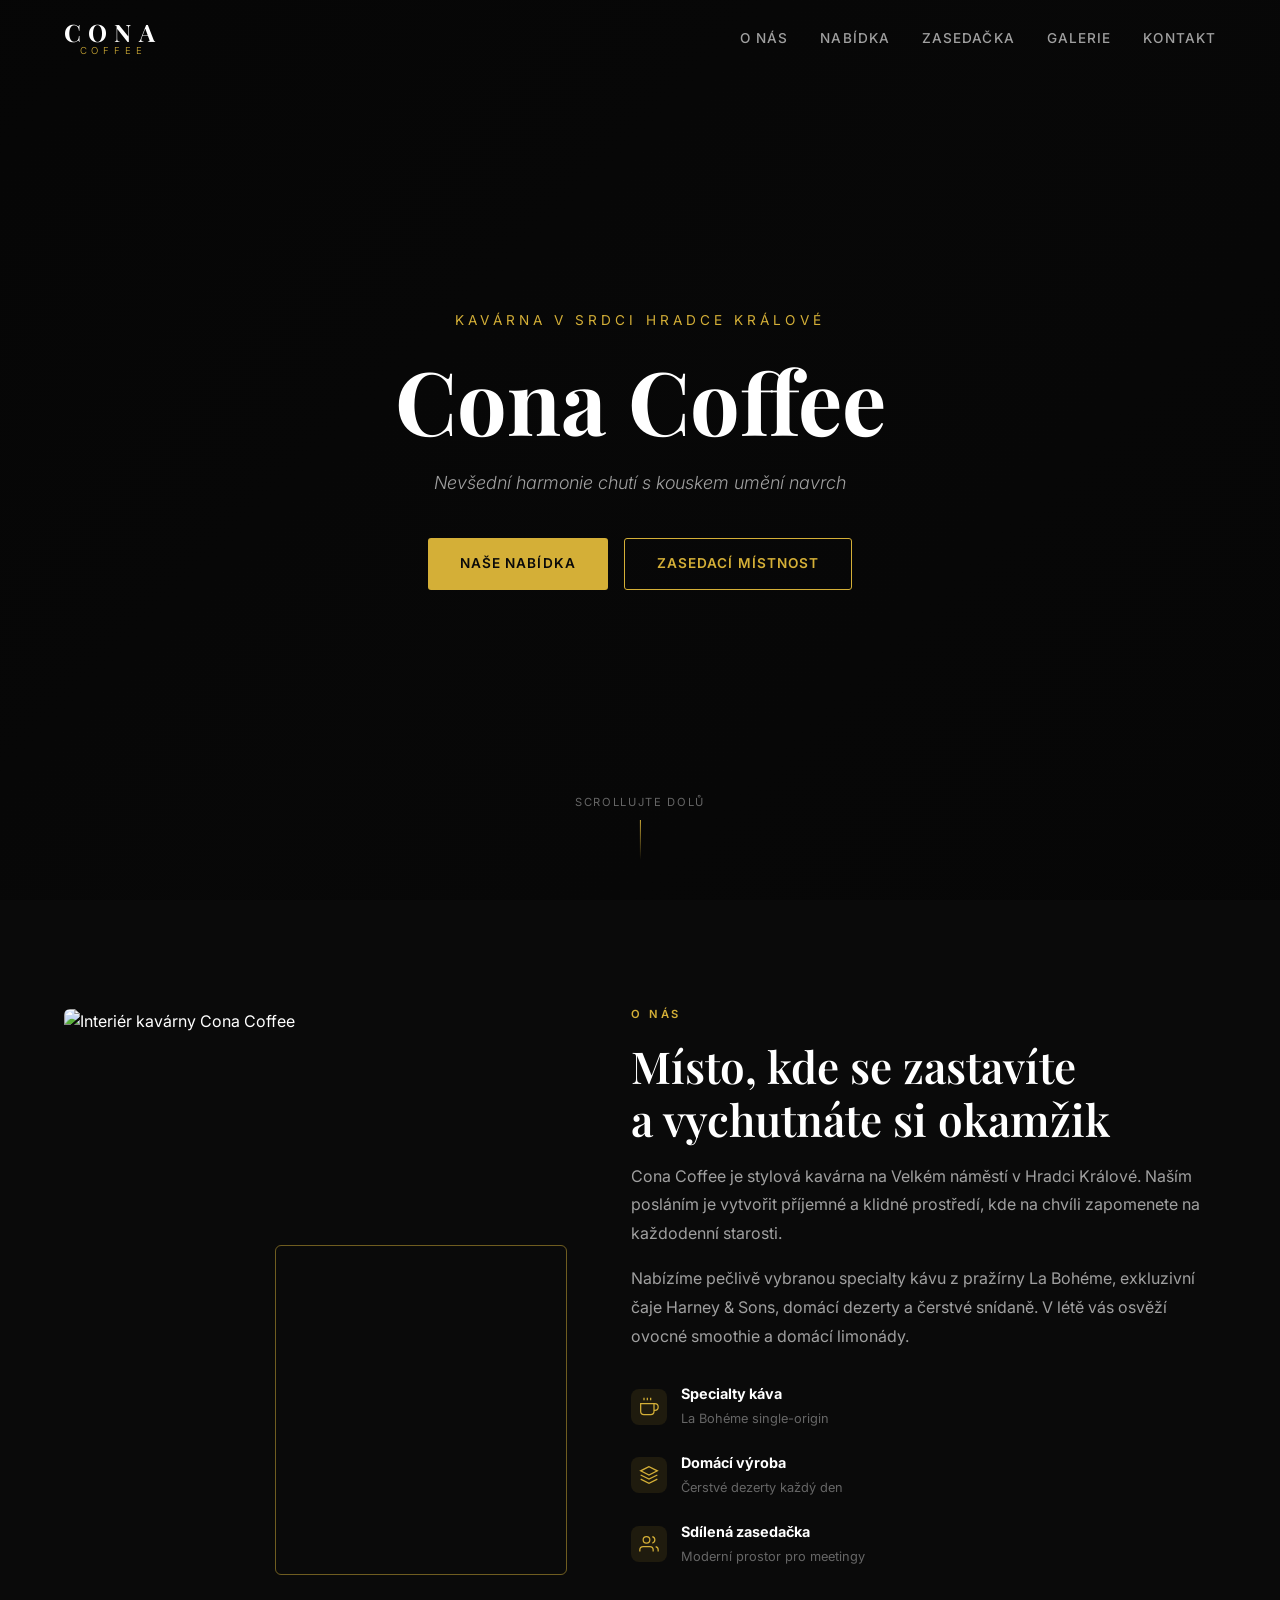
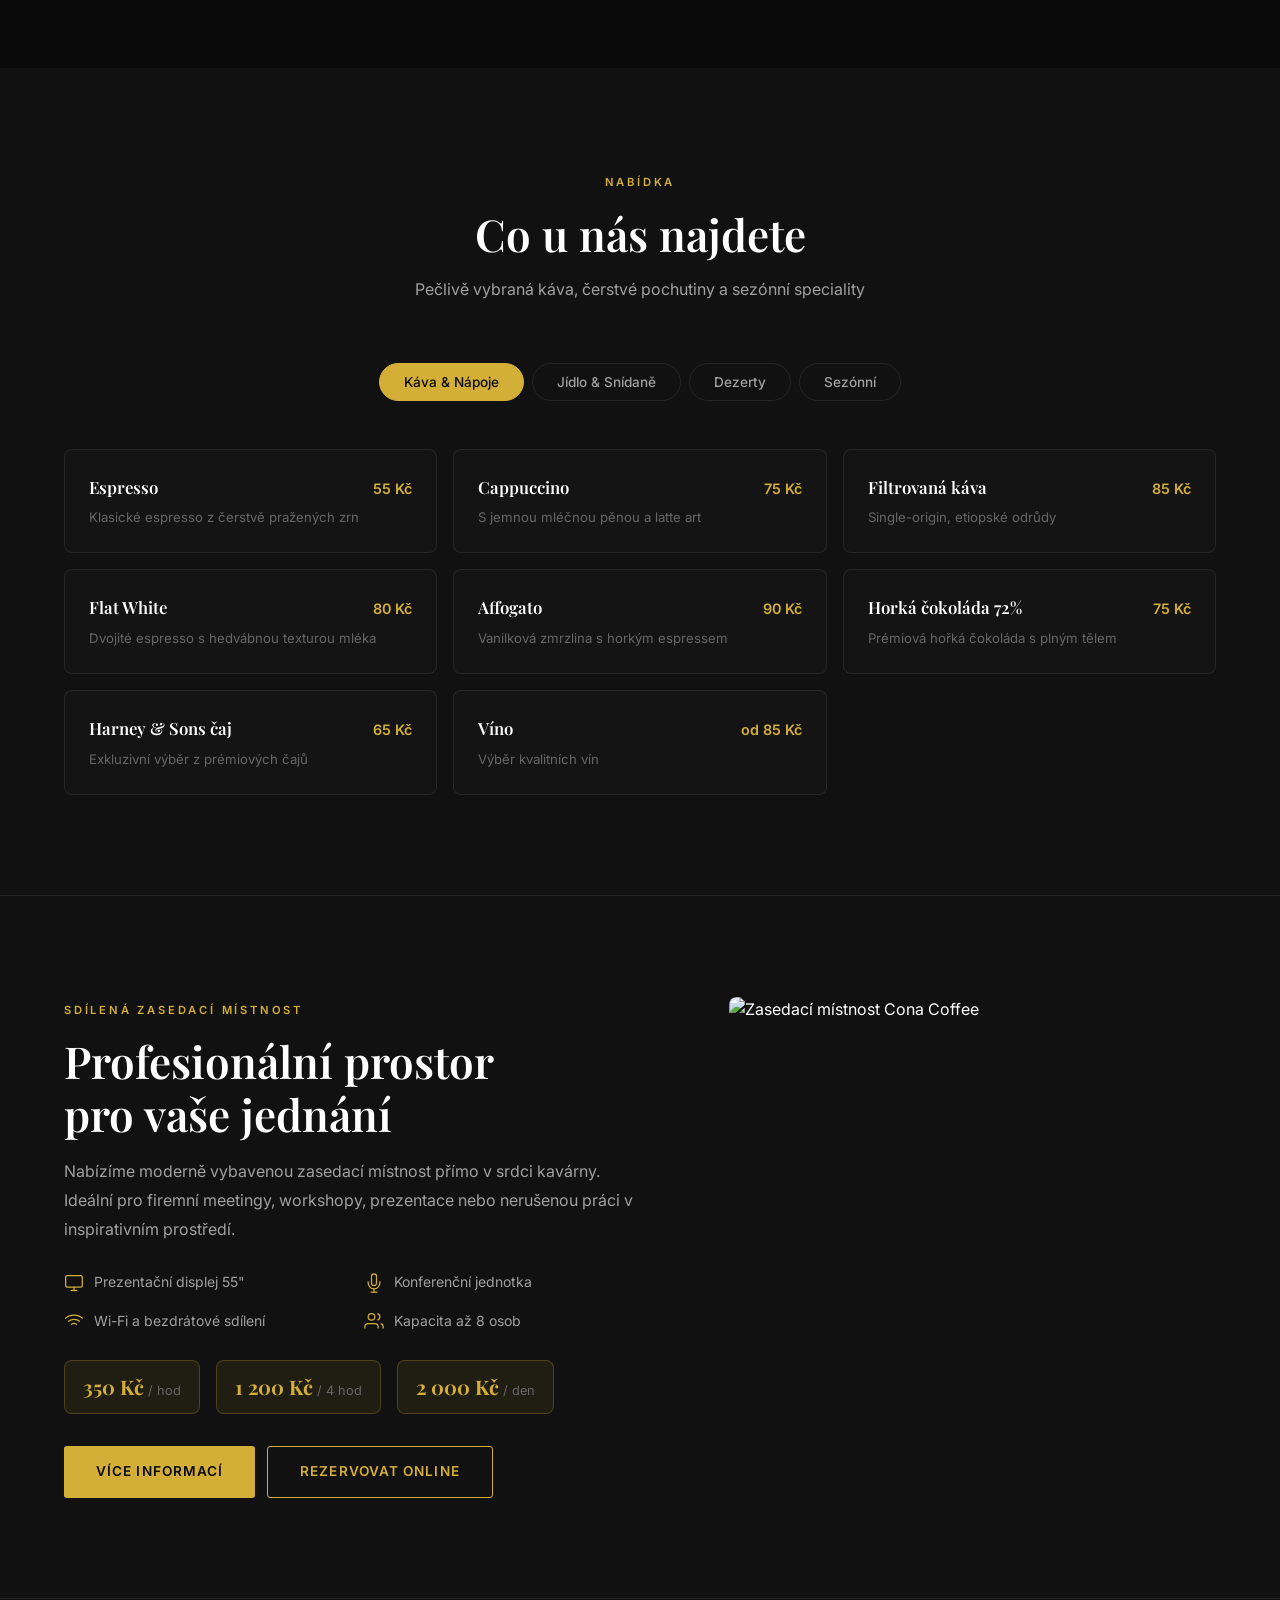
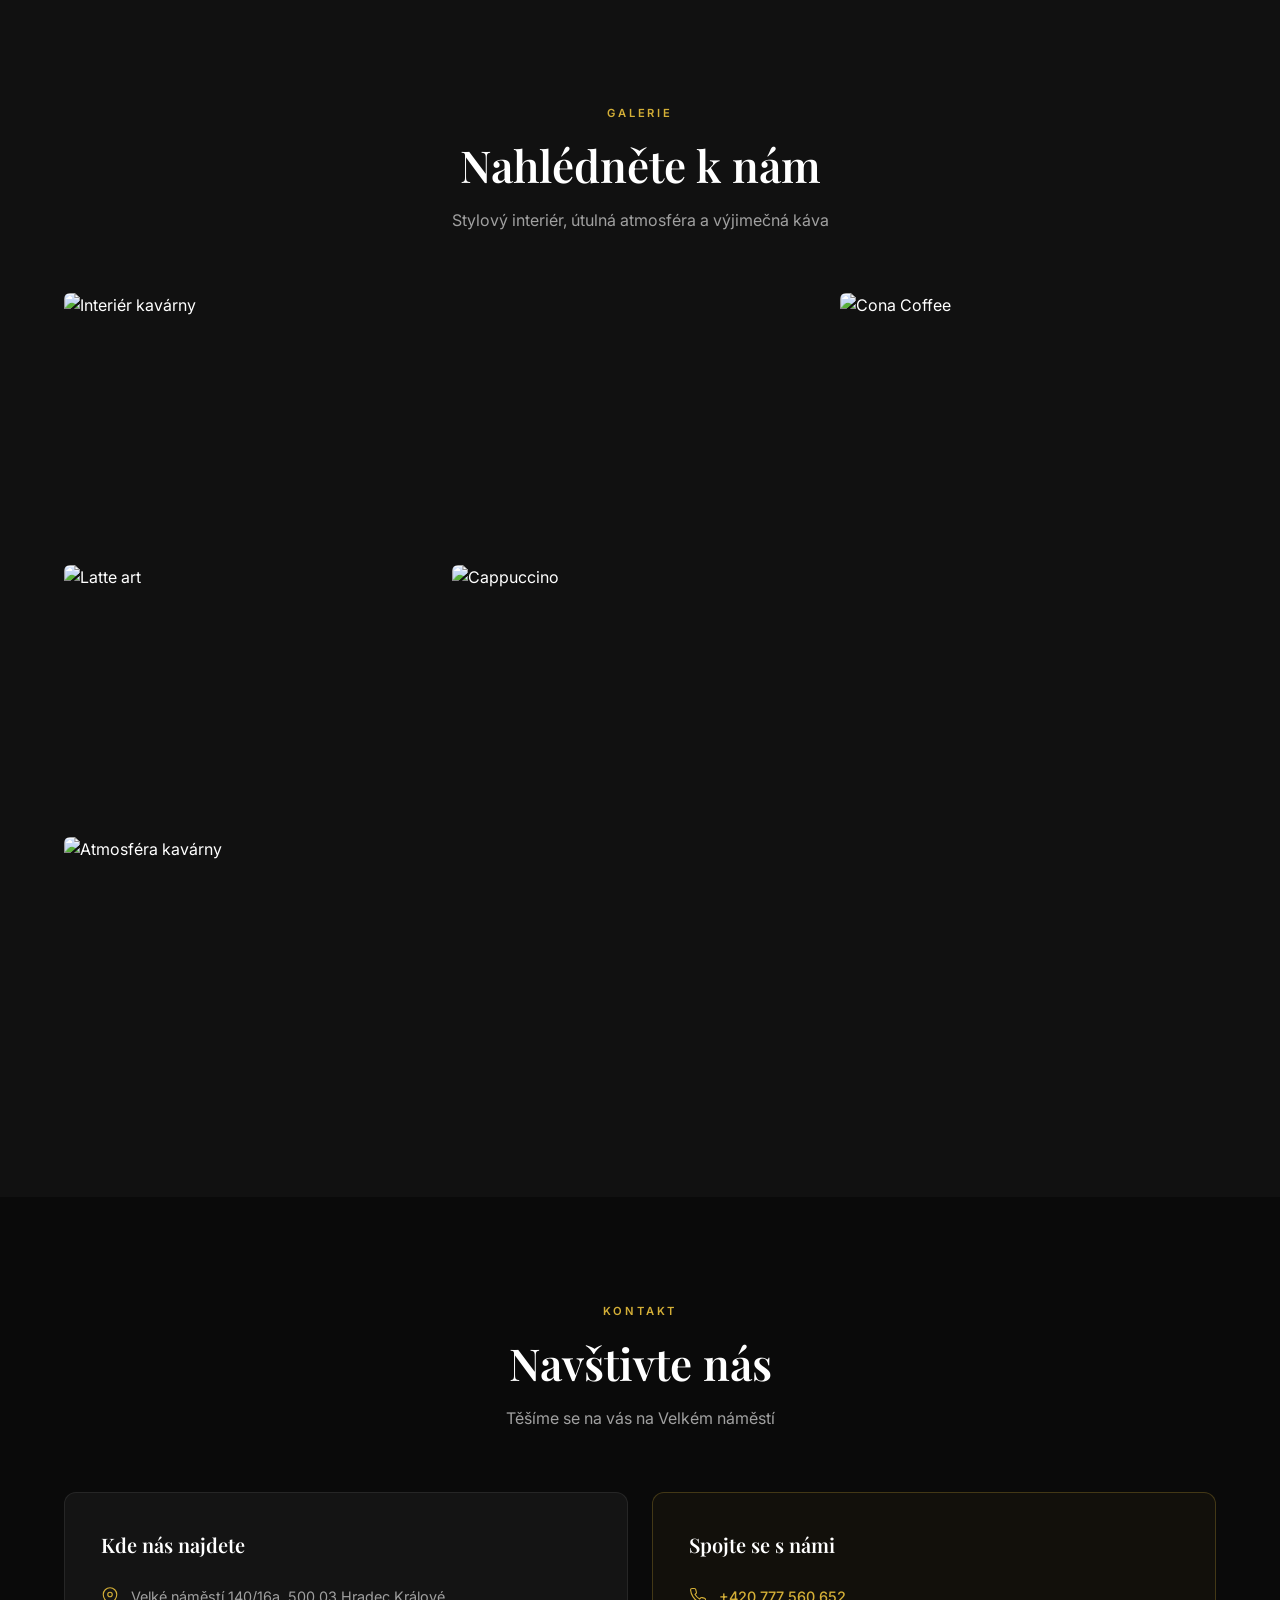
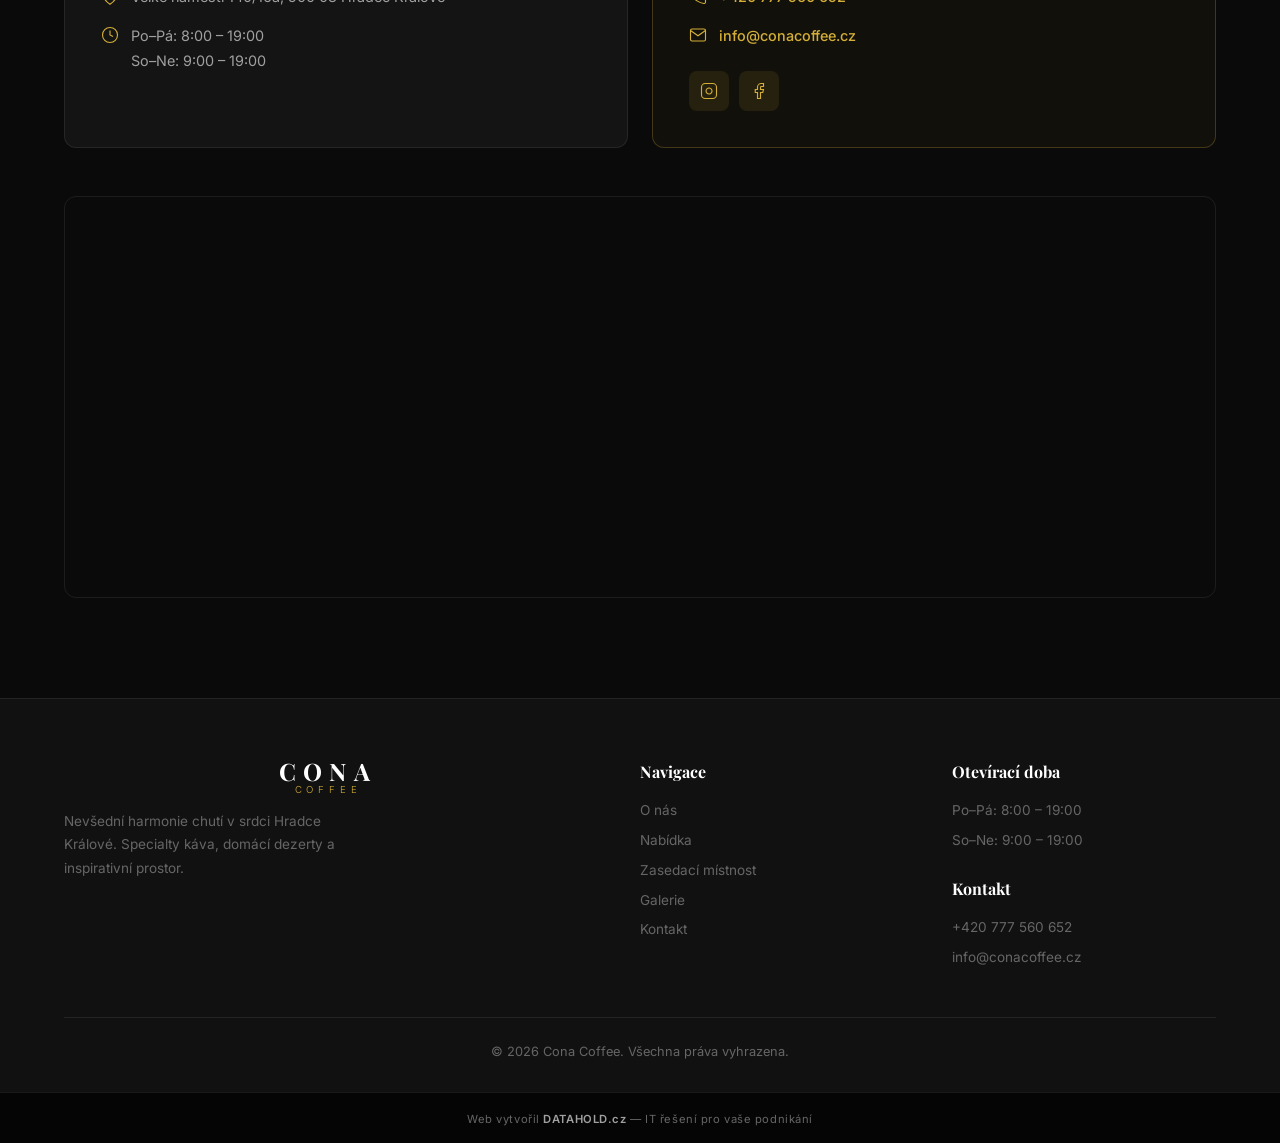
==== commit 091637de: "Add DATAHOLD credit bar and improve mobile responsiveness - Credit link to www.datahold.cz in footer" ====
--- a/index.html
+++ b/index.html
@@ -486,6 +486,12 @@
         </div>
     </footer>
 
+    <div class="credit-bar">
+        <a href="https://www.datahold.cz" target="_blank" rel="noopener">
+            Web vytvořil <strong>DATAHOLD.cz</strong> — IT řešení pro vaše podnikání
+        </a>
+    </div>
+
     <script src="script.js"></script>
 </body>
 
--- a/style.css
+++ b/style.css
@@ -1003,6 +1003,39 @@
     .hero-scroll {
         display: none;
     }
+
+    .section-title {
+        font-size: 1.75rem;
+    }
+
+    .section-header {
+        margin-bottom: 40px;
+    }
+
+    .about-content p {
+        font-size: 0.9rem;
+    }
+
+    .about-features {
+        gap: 16px;
+    }
+
+    .contact-card {
+        padding: 24px;
+    }
+
+    .map-container iframe {
+        height: 280px;
+    }
+
+    .footer {
+        padding: 40px 0 20px;
+    }
+
+    .footer-grid {
+        gap: 24px;
+        margin-bottom: 24px;
+    }
 }
 
 @media (max-width: 480px) {
@@ -1018,4 +1051,50 @@
     .hero-title {
         font-size: 2.5rem;
     }
-}
+
+    .hero-desc {
+        font-size: 1rem;
+    }
+
+    .hero-label {
+        font-size: 0.7rem;
+    }
+
+    .menu-item {
+        padding: 18px;
+    }
+
+    .meeting-price-tag {
+        padding: 8px 14px;
+    }
+
+    .section {
+        padding: 48px 0;
+    }
+}
+
+/* ========================================
+   CREDIT BAR (DATAHOLD)
+   ======================================== */
+.credit-bar {
+    background: #050505;
+    text-align: center;
+    padding: 12px 24px;
+    border-top: 1px solid var(--border);
+}
+
+.credit-bar a {
+    font-size: 0.7rem;
+    color: var(--text-dim);
+    letter-spacing: 0.05em;
+    transition: color var(--transition);
+}
+
+.credit-bar a:hover {
+    color: var(--primary);
+}
+
+.credit-bar strong {
+    color: var(--text-muted);
+    font-weight: 600;
+}
